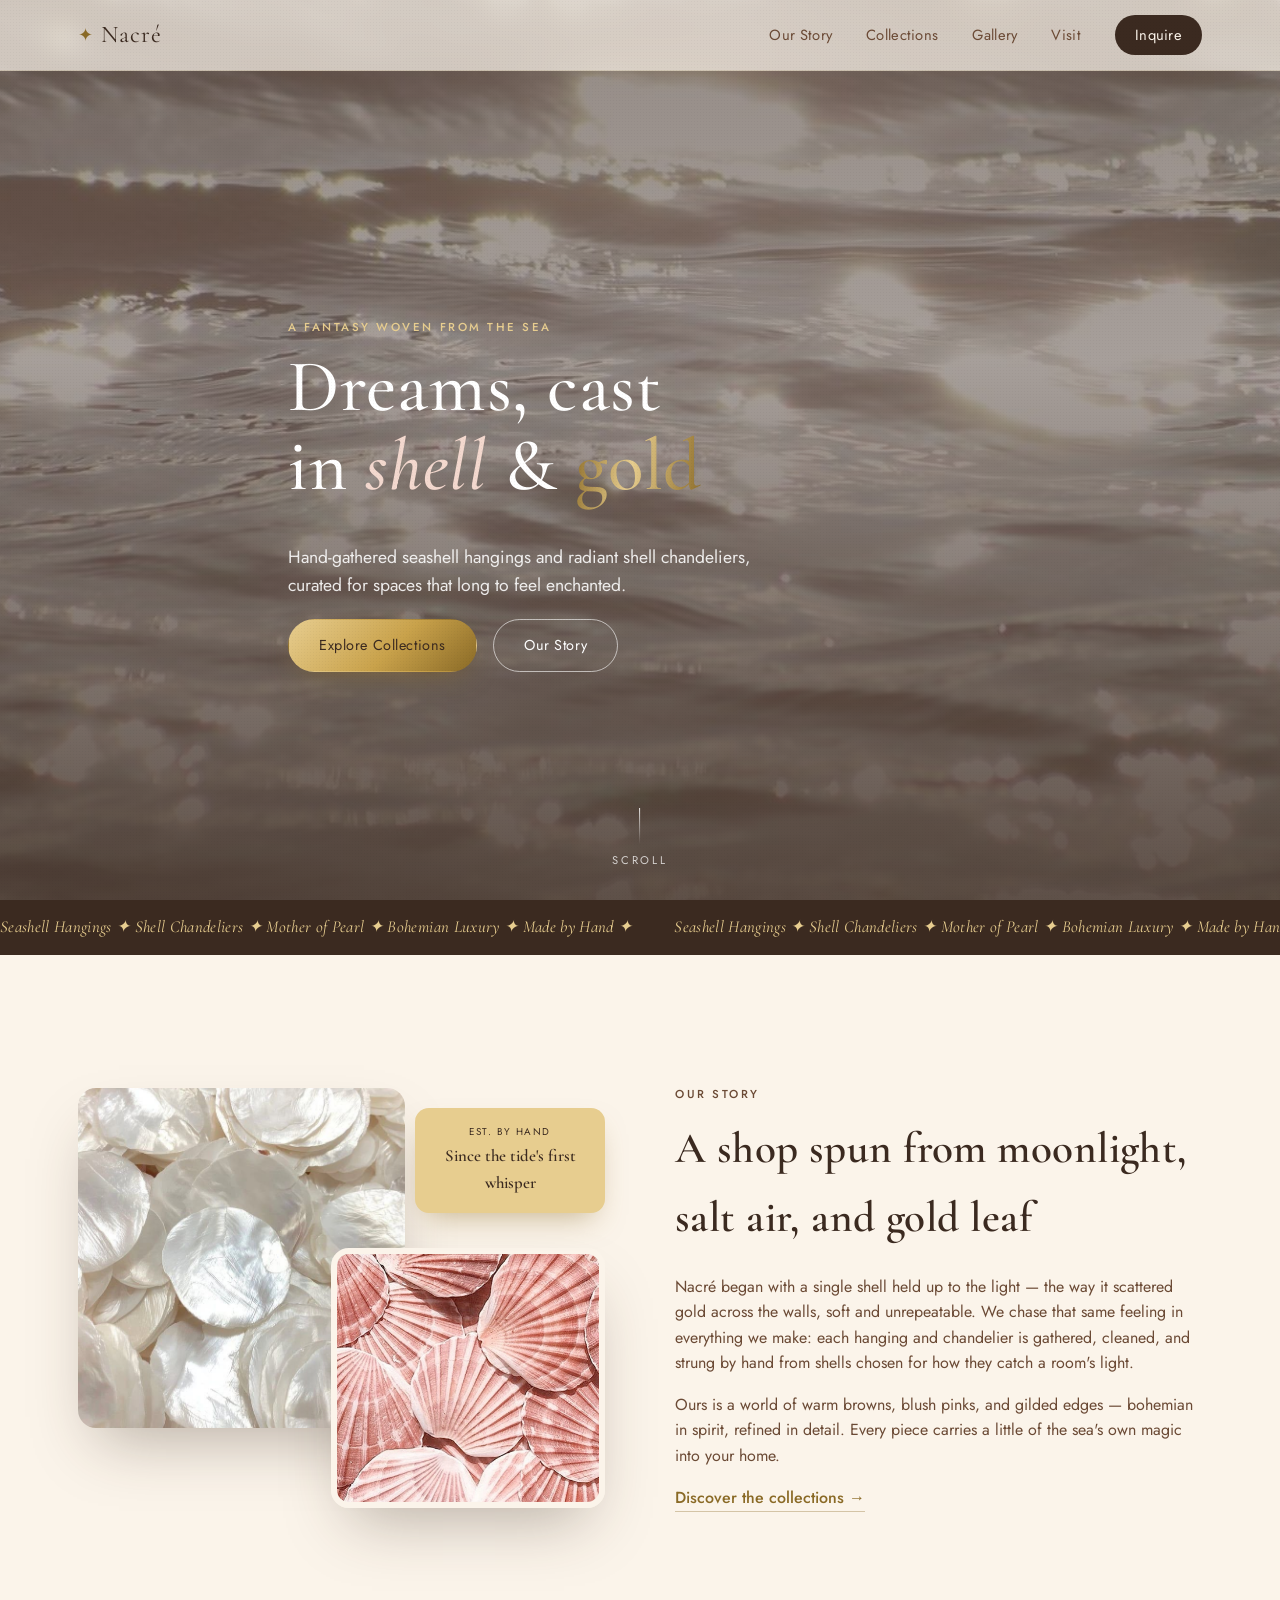
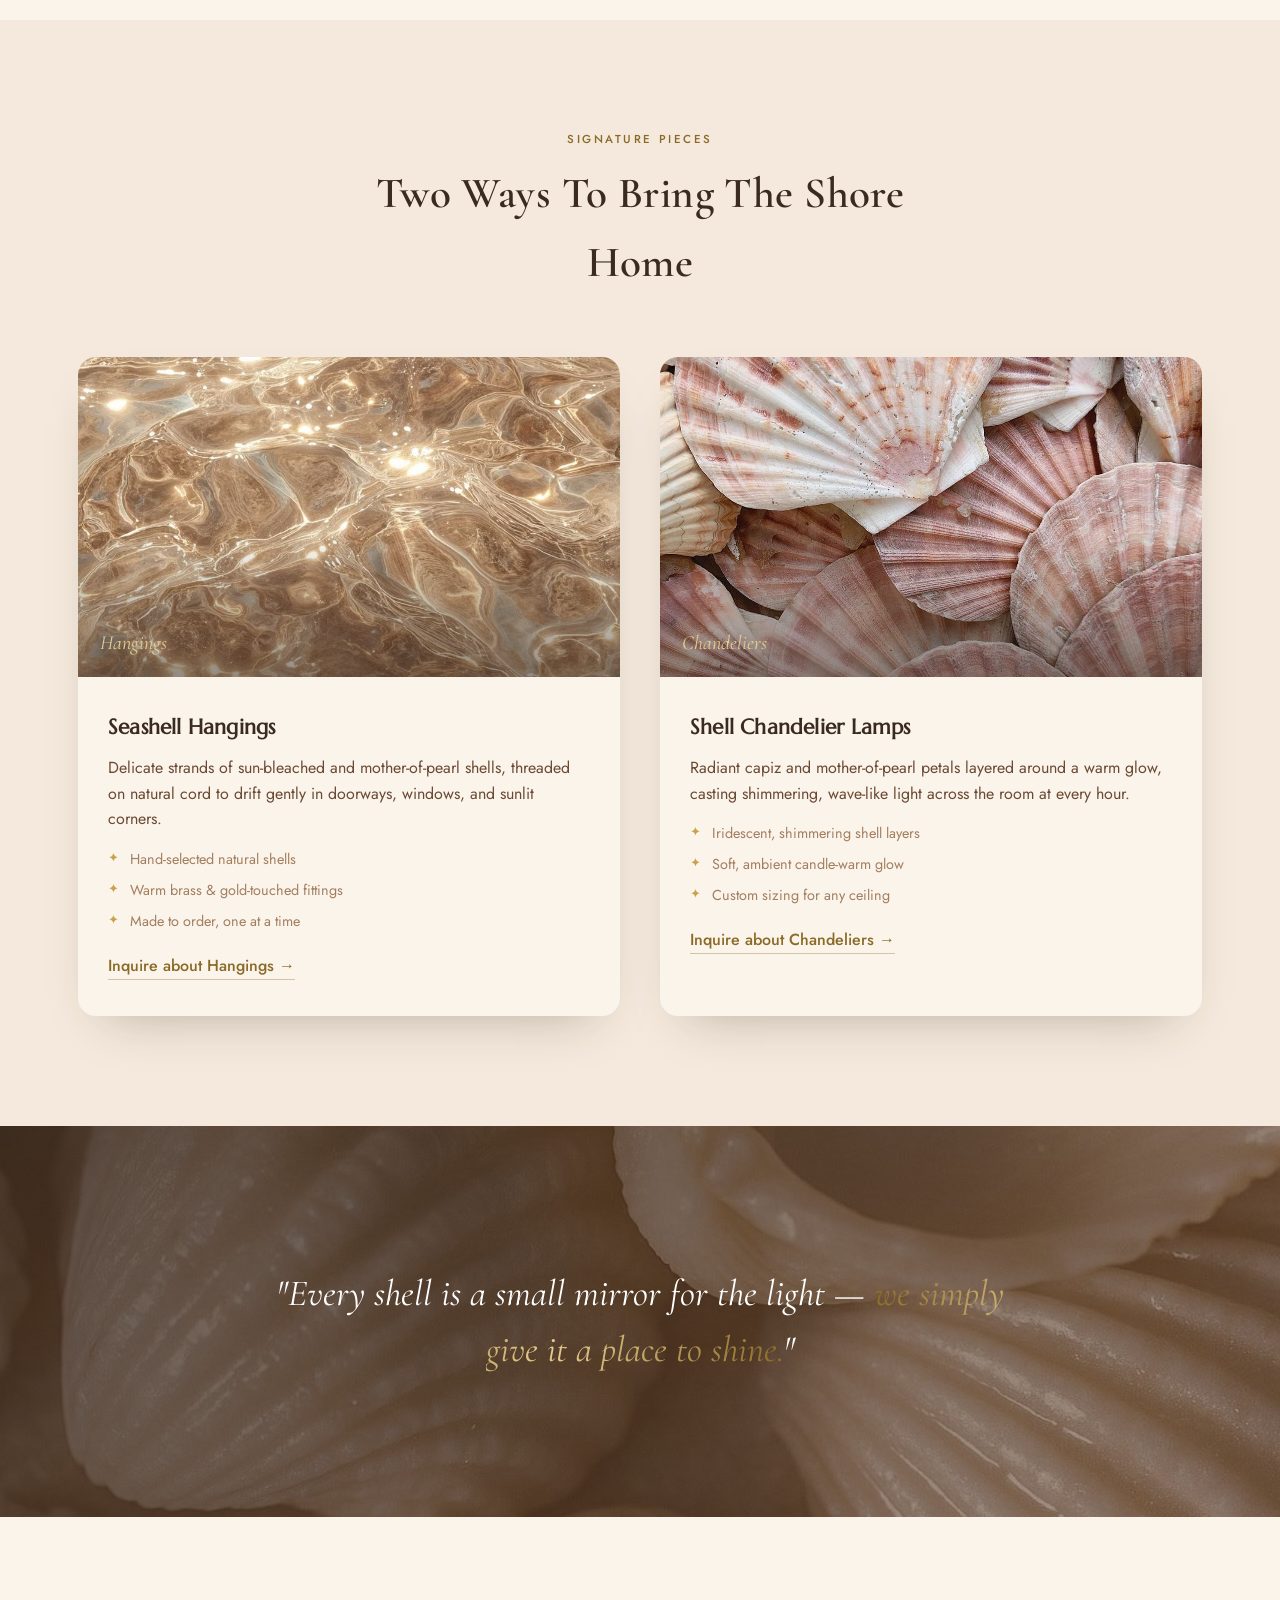
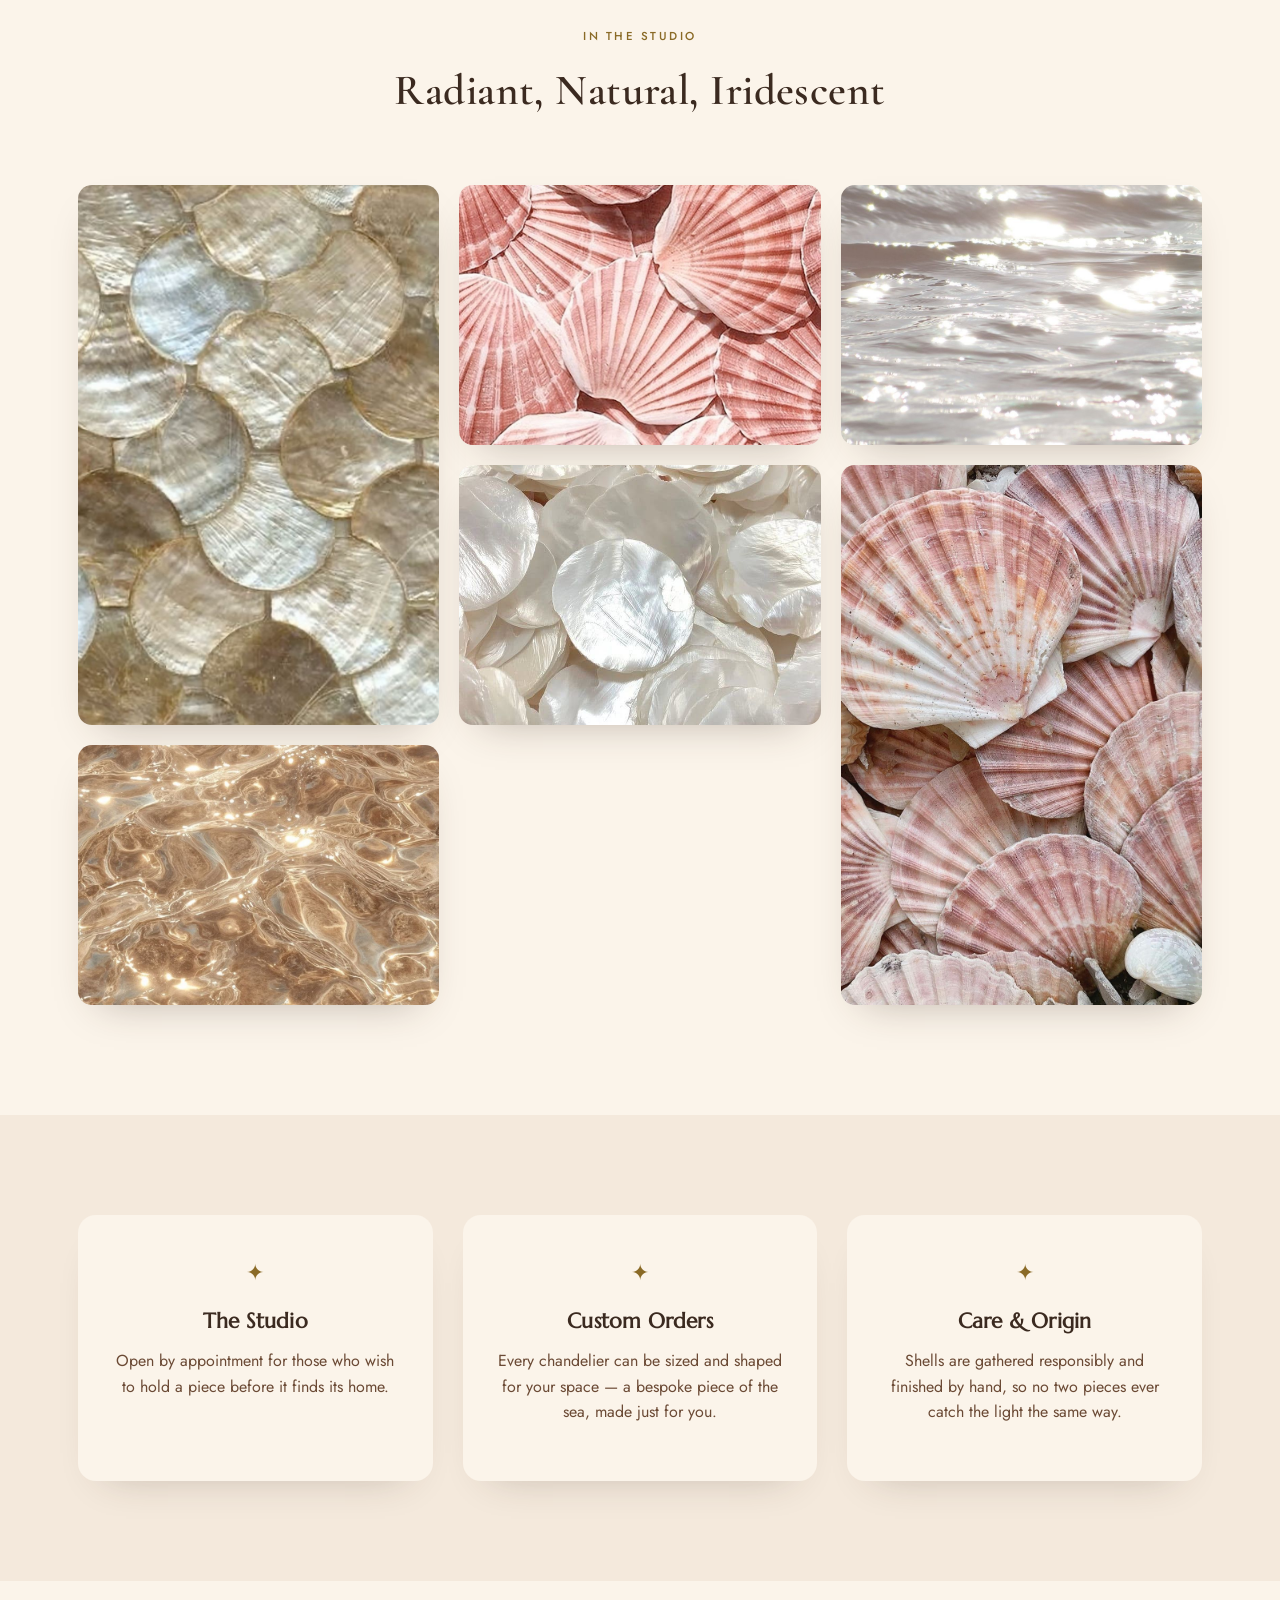
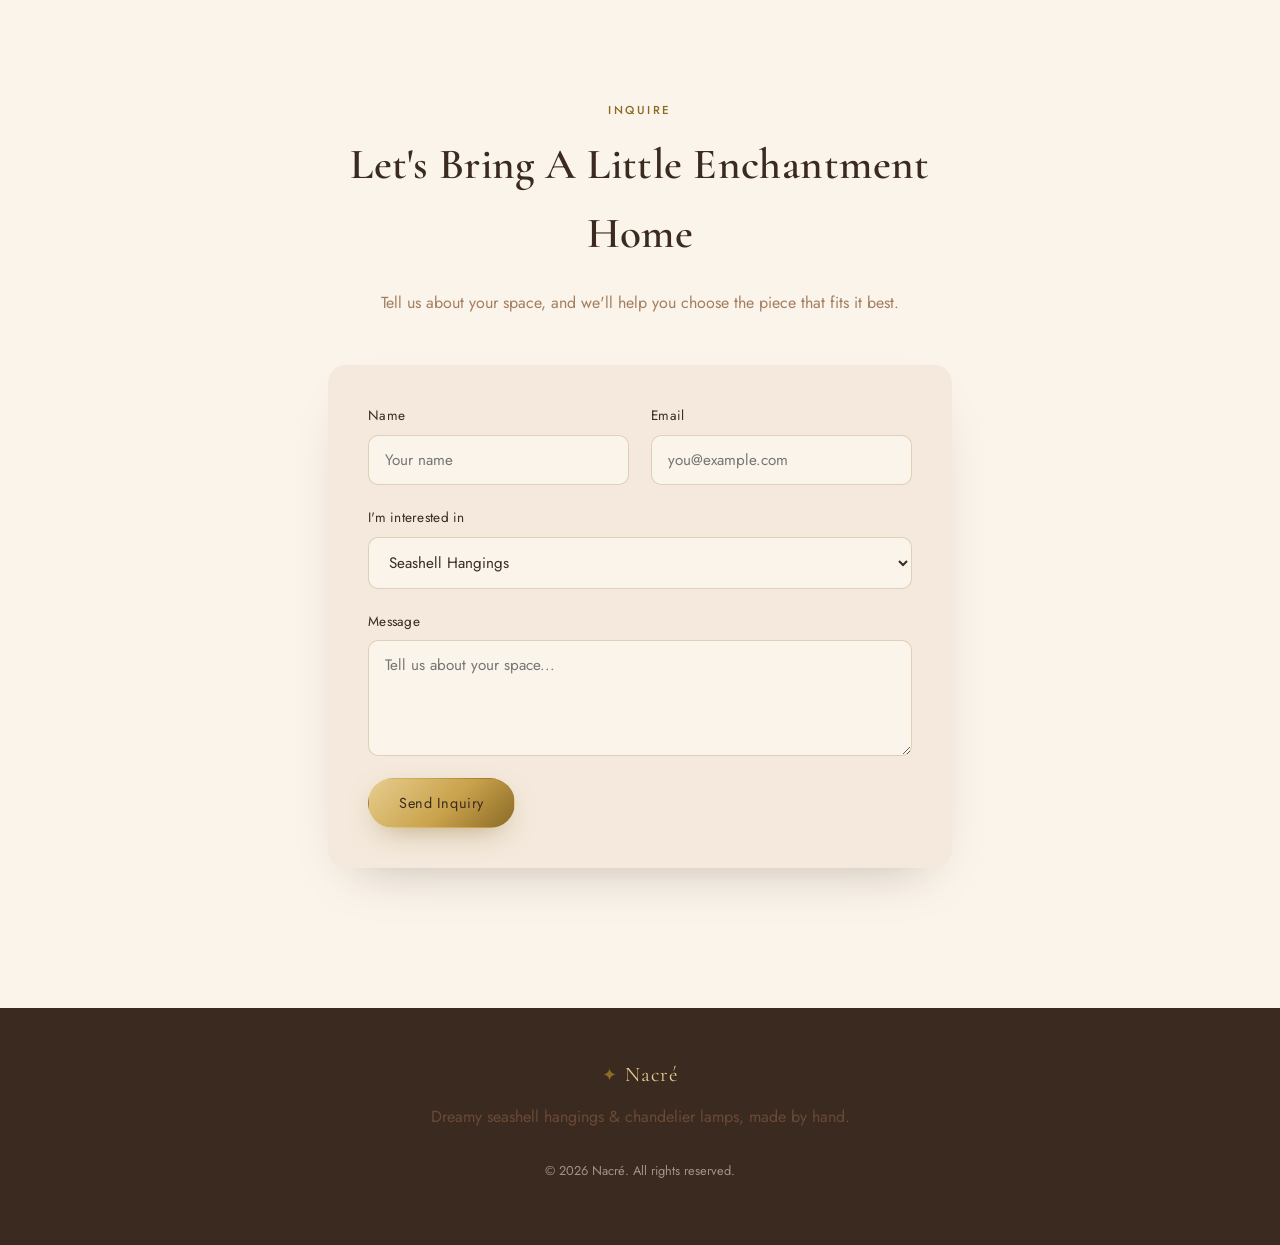
==== index.html @ 34f72ea9 "Initial dreamy seashell shop site" ====
<!doctype html>
<html lang="en">
<head>
<meta charset="UTF-8" />
<meta name="viewport" content="width=device-width, initial-scale=1.0" />
<title>Nacré — Dreamy Seashell Hangings &amp; Chandeliers</title>
<meta name="description" content="Nacré crafts bohemian seashell hangings and shell chandelier lamps — dreamy, radiant, and touched with gold." />
<link rel="preconnect" href="https://fonts.googleapis.com">
<link rel="preconnect" href="https://fonts.gstatic.com" crossorigin>
<link href="https://fonts.googleapis.com/css2?family=Cormorant+Garamond:ital,wght@0,400;0,500;0,600;1,500&family=Marcellus&family=Jost:wght@300;400;500&display=swap" rel="stylesheet">
<link rel="stylesheet" href="styles.css" />
</head>
<body>

<div class="grain-overlay" aria-hidden="true"></div>

<header class="site-header">
  <nav class="nav container">
    <a href="#top" class="brand">
      <span class="brand-mark">✦</span>
      <span class="brand-name">Nacré</span>
    </a>
    <button class="nav-toggle" id="navToggle" aria-label="Toggle menu" aria-expanded="false">
      <span></span><span></span><span></span>
    </button>
    <ul class="nav-links" id="navLinks">
      <li><a href="#story">Our Story</a></li>
      <li><a href="#collections">Collections</a></li>
      <li><a href="#gallery">Gallery</a></li>
      <li><a href="#visit">Visit</a></li>
      <li><a href="#contact" class="nav-cta">Inquire</a></li>
    </ul>
  </nav>
</header>

<main id="top">

  <!-- HERO -->
  <section class="hero">
    <div class="hero-bg" style="background-image:url('assets/images/golden-water.jpg')"></div>
    <div class="hero-veil"></div>
    <div class="hero-content container">
      <p class="eyebrow">A Fantasy Woven From The Sea</p>
      <h1>Dreams, cast in&nbsp;<em>shell</em>&nbsp;&amp;&nbsp;<span class="gold-text">gold</span></h1>
      <p class="hero-sub">Hand-gathered seashell hangings and radiant shell chandeliers, curated for spaces that long to feel enchanted.</p>
      <div class="hero-actions">
        <a href="#collections" class="btn btn-gold">Explore Collections</a>
        <a href="#story" class="btn btn-ghost">Our Story</a>
      </div>
    </div>
    <div class="scroll-hint" aria-hidden="true">
      <span></span>
      <p>scroll</p>
    </div>
  </section>

  <!-- MARQUEE STRIP -->
  <div class="marquee" aria-hidden="true">
    <div class="marquee-track">
      <span>Seashell Hangings ✦ Shell Chandeliers ✦ Mother of Pearl ✦ Bohemian Luxury ✦ Made by Hand ✦</span>
      <span>Seashell Hangings ✦ Shell Chandeliers ✦ Mother of Pearl ✦ Bohemian Luxury ✦ Made by Hand ✦</span>
    </div>
  </div>

  <!-- STORY -->
  <section class="story" id="story">
    <div class="container story-grid">
      <div class="story-images">
        <img src="assets/images/pink-scallops.jpg" alt="Soft pink scallop shells" class="story-img story-img-1" />
        <img src="assets/images/mother-of-pearl-discs.jpg" alt="Iridescent mother of pearl discs" class="story-img story-img-2" />
        <div class="story-badge">
          <span>Est. by hand</span>
          <strong>Since the tide's first whisper</strong>
        </div>
      </div>
      <div class="story-copy">
        <p class="eyebrow">Our Story</p>
        <h2>A shop spun from moonlight, salt air, and gold leaf</h2>
        <p>Nacré began with a single shell held up to the light — the way it scattered gold across the walls, soft and unrepeatable. We chase that same feeling in everything we make: each hanging and chandelier is gathered, cleaned, and strung by hand from shells chosen for how they catch a room's light.</p>
        <p>Ours is a world of warm browns, blush pinks, and gilded edges — bohemian in spirit, refined in detail. Every piece carries a little of the sea's own magic into your home.</p>
        <a href="#collections" class="text-link">Discover the collections →</a>
      </div>
    </div>
  </section>

  <!-- COLLECTIONS -->
  <section class="collections" id="collections">
    <div class="container">
      <p class="eyebrow center">Signature Pieces</p>
      <h2 class="center">Two Ways To Bring The Shore Home</h2>

      <div class="collection-cards">
        <article class="collection-card">
          <div class="collection-img" style="background-image:url('assets/images/cream-shells.jpg')">
            <span class="collection-tag">Hangings</span>
          </div>
          <div class="collection-body">
            <h3>Seashell Hangings</h3>
            <p>Delicate strands of sun-bleached and mother-of-pearl shells, threaded on natural cord to drift gently in doorways, windows, and sunlit corners.</p>
            <ul class="feature-list">
              <li>Hand-selected natural shells</li>
              <li>Warm brass &amp; gold-touched fittings</li>
              <li>Made to order, one at a time</li>
            </ul>
            <a href="#contact" class="text-link">Inquire about Hangings →</a>
          </div>
        </article>

        <article class="collection-card">
          <div class="collection-img" style="background-image:url('assets/images/golden-capiz.jpg')">
            <span class="collection-tag">Chandeliers</span>
          </div>
          <div class="collection-body">
            <h3>Shell Chandelier Lamps</h3>
            <p>Radiant capiz and mother-of-pearl petals layered around a warm glow, casting shimmering, wave-like light across the room at every hour.</p>
            <ul class="feature-list">
              <li>Iridescent, shimmering shell layers</li>
              <li>Soft, ambient candle-warm glow</li>
              <li>Custom sizing for any ceiling</li>
            </ul>
            <a href="#contact" class="text-link">Inquire about Chandeliers →</a>
          </div>
        </article>
      </div>
    </div>
  </section>

  <!-- QUOTE / ATMOSPHERE BAND -->
  <section class="atmosphere">
    <div class="atmosphere-bg" style="background-image:url('assets/images/sunlit-water.jpg')"></div>
    <div class="atmosphere-veil"></div>
    <div class="container">
      <p class="atmosphere-quote">"Every shell is a small mirror for the light — <span class="gold-text">we simply give it a place to shine.</span>"</p>
    </div>
  </section>

  <!-- GALLERY -->
  <section class="gallery" id="gallery">
    <div class="container">
      <p class="eyebrow center">In The Studio</p>
      <h2 class="center">Radiant, Natural, Iridescent</h2>
      <div class="gallery-grid">
        <img src="assets/images/blush-scallops.jpg" alt="Blush pink scallop shells" />
        <img src="assets/images/mother-of-pearl-discs.jpg" alt="Mother of pearl shell discs" />
        <img src="assets/images/golden-water.jpg" alt="Golden sunlit water texture" />
        <img src="assets/images/pink-scallops.jpg" alt="Rows of soft pink scallop shells" />
        <img src="assets/images/golden-capiz.jpg" alt="Golden capiz shell pattern" />
        <img src="assets/images/cream-shells.jpg" alt="Glossy cream cockle shells" />
      </div>
    </div>
  </section>

  <!-- VISIT / DETAILS -->
  <section class="visit" id="visit">
    <div class="container visit-grid">
      <div class="visit-card">
        <span class="visit-icon">✦</span>
        <h3>The Studio</h3>
        <p>Open by appointment for those who wish to hold a piece before it finds its home.</p>
      </div>
      <div class="visit-card">
        <span class="visit-icon">✦</span>
        <h3>Custom Orders</h3>
        <p>Every chandelier can be sized and shaped for your space — a bespoke piece of the sea, made just for you.</p>
      </div>
      <div class="visit-card">
        <span class="visit-icon">✦</span>
        <h3>Care &amp; Origin</h3>
        <p>Shells are gathered responsibly and finished by hand, so no two pieces ever catch the light the same way.</p>
      </div>
    </div>
  </section>

  <!-- CONTACT -->
  <section class="contact" id="contact">
    <div class="container contact-inner">
      <p class="eyebrow center">Inquire</p>
      <h2 class="center">Let's Bring A Little Enchantment Home</h2>
      <p class="center contact-sub">Tell us about your space, and we'll help you choose the piece that fits it best.</p>
      <form class="contact-form" id="contactForm">
        <div class="form-row">
          <label>
            <span>Name</span>
            <input type="text" name="name" placeholder="Your name" required />
          </label>
          <label>
            <span>Email</span>
            <input type="email" name="email" placeholder="you@example.com" required />
          </label>
        </div>
        <label>
          <span>I'm interested in</span>
          <select name="interest">
            <option>Seashell Hangings</option>
            <option>Shell Chandelier Lamps</option>
            <option>A Custom Piece</option>
            <option>Just Browsing</option>
          </select>
        </label>
        <label>
          <span>Message</span>
          <textarea name="message" rows="4" placeholder="Tell us about your space..."></textarea>
        </label>
        <button type="submit" class="btn btn-gold">Send Inquiry</button>
        <p class="form-note" id="formNote" hidden>Thank you — your message has been noted. We'll be in touch soon. ✦</p>
      </form>
    </div>
  </section>

</main>

<footer class="site-footer">
  <div class="container footer-inner">
    <div class="footer-brand">
      <span class="brand-mark">✦</span>
      <span class="brand-name">Nacré</span>
    </div>
    <p>Dreamy seashell hangings &amp; chandelier lamps, made by hand.</p>
    <p class="footer-copy">&copy; <span id="year"></span> Nacré. All rights reserved.</p>
  </div>
</footer>

<script src="script.js"></script>
</body>
</html>
---- styles.css ----
/* ===== Nacré — Dreamy Seashell Shop ===== */

:root{
  --brown-deep:   #3b2a20;
  --brown:        #6b4a35;
  --brown-soft:   #a37e5f;
  --sand:         #f4e9dc;
  --cream:        #fbf4ea;
  --pink:         #e6b8ac;
  --pink-soft:    #f3d8ce;
  --pink-deep:    #c98d7e;
  --gold:         #c9a24b;
  --gold-light:   #e7cd8f;
  --gold-deep:    #8a6a26;
  --ink:          #3a2c22;

  --font-display: 'Cormorant Garamond', 'Marcellus', serif;
  --font-heading: 'Marcellus', serif;
  --font-body:    'Jost', sans-serif;

  --container: 1180px;
  --radius: 18px;
}

*, *::before, *::after{ box-sizing: border-box; }

html{ scroll-behavior: smooth; }

body{
  margin:0;
  font-family: var(--font-body);
  color: var(--ink);
  background: var(--cream);
  line-height: 1.6;
  -webkit-font-smoothing: antialiased;
}

img{ max-width:100%; display:block; }

.container{
  max-width: var(--container);
  margin: 0 auto;
  padding: 0 28px;
}

h1, h2, h3{
  font-family: var(--font-display);
  font-weight: 600;
  color: var(--brown-deep);
  margin: 0 0 0.5em;
  letter-spacing: 0.01em;
}

h1{ font-size: clamp(2.6rem, 6vw, 4.6rem); line-height: 1.08; font-weight: 500; }
h2{ font-size: clamp(1.9rem, 3.4vw, 2.7rem); }
h3{ font-family: var(--font-heading); font-size: 1.3rem; }

p{ margin: 0 0 1em; color: var(--brown); }

.eyebrow{
  font-family: var(--font-body);
  text-transform: uppercase;
  letter-spacing: 0.22em;
  font-size: 0.72rem;
  color: var(--gold-deep);
  margin-bottom: 0.9em;
  font-weight: 500;
}
.eyebrow.center, h2.center, p.center{ text-align:center; margin-left:auto; margin-right:auto; }

.gold-text{
  background: linear-gradient(100deg, var(--gold-deep), var(--gold-light) 45%, var(--gold-deep));
  -webkit-background-clip: text;
  background-clip: text;
  color: transparent;
}

.grain-overlay{
  position: fixed;
  inset: 0;
  pointer-events: none;
  z-index: 500;
  opacity: 0.035;
  mix-blend-mode: multiply;
  background-image: radial-gradient(circle, #000 1px, transparent 1px);
  background-size: 3px 3px;
}

/* ===== Buttons & links ===== */
.btn{
  display: inline-flex;
  align-items: center;
  gap: 8px;
  padding: 14px 30px;
  border-radius: 999px;
  font-family: var(--font-body);
  font-size: 0.9rem;
  letter-spacing: 0.04em;
  text-decoration: none;
  border: 1px solid transparent;
  cursor: pointer;
  transition: transform 0.25s ease, box-shadow 0.25s ease, background 0.25s ease;
}
.btn-gold{
  background: linear-gradient(135deg, var(--gold-light), var(--gold) 55%, var(--gold-deep));
  color: var(--brown-deep);
  box-shadow: 0 10px 30px -12px rgba(138, 106, 38, 0.65);
}
.btn-gold:hover{ transform: translateY(-2px); box-shadow: 0 14px 34px -10px rgba(138,106,38,0.75); }

.btn-ghost{
  background: transparent;
  border-color: rgba(255,255,255,0.6);
  color: #fff;
}
.btn-ghost:hover{ background: rgba(255,255,255,0.12); }

.text-link{
  color: var(--gold-deep);
  text-decoration: none;
  font-weight: 500;
  border-bottom: 1px solid rgba(138,106,38,0.35);
  padding-bottom: 2px;
  transition: border-color 0.2s ease, color 0.2s ease;
}
.text-link:hover{ color: var(--brown-deep); border-color: var(--brown-deep); }

/* ===== Header ===== */
.site-header{
  position: fixed;
  top: 0; left: 0; right: 0;
  z-index: 200;
  background: rgba(251, 244, 234, 0.72);
  backdrop-filter: blur(10px);
  border-bottom: 1px solid rgba(139, 106, 38, 0.12);
}
.nav{
  display:flex;
  align-items:center;
  justify-content: space-between;
  padding: 16px 28px;
}
.brand{
  display:flex; align-items:center; gap:8px;
  text-decoration:none;
  color: var(--brown-deep);
}
.brand-mark{ color: var(--gold-deep); font-size: 1.1rem; }
.brand-name{ font-family: var(--font-display); font-size: 1.5rem; letter-spacing: 0.04em; }

.nav-links{
  list-style:none;
  display:flex;
  align-items:center;
  gap: 34px;
  margin:0; padding:0;
}
.nav-links a{
  text-decoration:none;
  color: var(--brown);
  font-size: 0.92rem;
  letter-spacing: 0.02em;
  transition: color 0.2s ease;
}
.nav-links a:hover{ color: var(--gold-deep); }
.nav-cta{
  padding: 9px 20px;
  border-radius: 999px;
  background: var(--brown-deep);
  color: var(--cream) !important;
}
.nav-cta:hover{ background: var(--gold-deep) !important; }

.nav-toggle{
  display:none;
  flex-direction:column;
  gap:5px;
  background:none;
  border:none;
  cursor:pointer;
  padding: 6px;
}
.nav-toggle span{
  width: 24px; height: 2px;
  background: var(--brown-deep);
  border-radius: 2px;
}

/* ===== Hero ===== */
.hero{
  position:relative;
  min-height: 100vh;
  display:flex;
  align-items:center;
  overflow:hidden;
  color: #fff;
}
.hero-bg{
  position:absolute; inset:0;
  background-size: cover;
  background-position: center;
  transform: scale(1.08);
}
.hero-veil{
  position:absolute; inset:0;
  background:
    linear-gradient(180deg, rgba(59,42,32,0.55) 0%, rgba(59,42,32,0.45) 40%, rgba(59,42,32,0.82) 100%);
}
.hero-content{
  position:relative;
  z-index:2;
  padding-top: 90px;
  max-width: 760px;
}
.hero .eyebrow{ color: var(--gold-light); }
.hero h1{ color: #fff; }
.hero h1 em{ font-style: italic; color: var(--pink-soft); }
.hero-sub{
  color: rgba(255,255,255,0.88);
  font-size: 1.1rem;
  max-width: 520px;
}
.hero-actions{ display:flex; gap:16px; margin-top: 20px; flex-wrap: wrap; }

.scroll-hint{
  position:absolute;
  bottom: 30px; left: 50%;
  transform: translateX(-50%);
  z-index:2;
  display:flex;
  flex-direction:column;
  align-items:center;
  gap:8px;
  color: rgba(255,255,255,0.75);
}
.scroll-hint span{
  width:1px; height: 36px;
  background: linear-gradient(180deg, rgba(255,255,255,0.9), transparent);
  animation: scrollPulse 1.8s ease-in-out infinite;
}
.scroll-hint p{ margin:0; font-size: 0.7rem; letter-spacing: 0.25em; text-transform: uppercase; color: inherit; }
@keyframes scrollPulse{
  0%, 100%{ opacity: 0.3; }
  50%{ opacity: 1; }
}

/* ===== Marquee ===== */
.marquee{
  background: var(--brown-deep);
  color: var(--gold-light);
  overflow:hidden;
  padding: 14px 0;
  white-space: nowrap;
}
.marquee-track{
  display:inline-flex;
  gap: 0;
  animation: marquee 32s linear infinite;
}
.marquee-track span{
  font-family: var(--font-display);
  font-style: italic;
  font-size: 1.05rem;
  letter-spacing: 0.02em;
  padding-right: 2.5em;
}
@keyframes marquee{
  from{ transform: translateX(0); }
  to{ transform: translateX(-50%); }
}

/* ===== Story ===== */
.story{ padding: 130px 0 110px; background: var(--cream); }
.story-grid{
  display:grid;
  grid-template-columns: 1fr 1fr;
  gap: 70px;
  align-items:center;
}
.story-images{ position:relative; min-height: 420px; }
.story-img{
  position:absolute;
  border-radius: var(--radius);
  object-fit: cover;
  box-shadow: 0 30px 60px -20px rgba(59,42,32,0.35);
}
.story-img-1{
  width: 62%; height: 340px;
  top: 0; left: 0;
  z-index: 1;
}
.story-img-2{
  width: 52%; height: 260px;
  bottom: 0; right: 0;
  z-index: 2;
  border: 6px solid var(--cream);
}
.story-badge{
  position:absolute;
  top: 20px; right: 0;
  background: var(--gold-light);
  color: var(--brown-deep);
  padding: 16px 20px;
  border-radius: 14px;
  font-family: var(--font-display);
  font-size: 0.9rem;
  box-shadow: 0 14px 30px -12px rgba(138,106,38,0.5);
  z-index: 3;
  max-width: 190px;
  text-align:center;
}
.story-badge span{ display:block; text-transform: uppercase; letter-spacing: 0.15em; font-size: 0.62rem; font-family: var(--font-body); margin-bottom: 4px; }
.story-badge strong{ font-size: 1.05rem; font-weight: 600; }

.story-copy p{ color: var(--brown); }

/* ===== Collections ===== */
.collections{ padding: 110px 0; background: var(--sand); }
.collections h2{ max-width: 640px; margin-left:auto; margin-right:auto; }

.collection-cards{
  display:grid;
  grid-template-columns: 1fr 1fr;
  gap: 40px;
  margin-top: 60px;
}
.collection-card{
  background: var(--cream);
  border-radius: var(--radius);
  overflow:hidden;
  box-shadow: 0 24px 50px -28px rgba(59,42,32,0.35);
  transition: transform 0.35s ease, box-shadow 0.35s ease;
}
.collection-card:hover{
  transform: translateY(-6px);
  box-shadow: 0 30px 60px -24px rgba(59,42,32,0.4);
}
.collection-img{
  height: 320px;
  background-size: cover;
  background-position: center;
  position:relative;
}
.collection-img::after{
  content:'';
  position:absolute; inset:0;
  background: linear-gradient(180deg, rgba(59,42,32,0) 55%, rgba(59,42,32,0.55) 100%);
}
.collection-tag{
  position:absolute;
  bottom: 18px; left: 22px;
  z-index: 2;
  color: var(--gold-light);
  font-family: var(--font-display);
  font-size: 1.25rem;
  font-style: italic;
}
.collection-body{ padding: 34px 30px 38px; }
.feature-list{
  list-style:none;
  margin: 0 0 20px;
  padding:0;
  display:flex;
  flex-direction:column;
  gap: 8px;
}
.feature-list li{
  color: var(--brown-soft);
  font-size: 0.9rem;
  padding-left: 22px;
  position:relative;
}
.feature-list li::before{
  content:'✦';
  position:absolute; left:0; top:0;
  color: var(--gold);
  font-size: 0.8rem;
}

/* ===== Atmosphere band ===== */
.atmosphere{
  position:relative;
  padding: 140px 0;
  overflow:hidden;
  color:#fff;
}
.atmosphere-bg{
  position:absolute; inset:0;
  background-size: cover;
  background-position: center;
}
.atmosphere-veil{
  position:absolute; inset:0;
  background: linear-gradient(120deg, rgba(59,42,32,0.78), rgba(107,74,53,0.55));
}
.atmosphere-quote{
  position:relative;
  z-index:1;
  font-family: var(--font-display);
  font-style: italic;
  font-size: clamp(1.5rem, 3vw, 2.3rem);
  max-width: 780px;
  margin: 0 auto;
  text-align:center;
  color: #fff;
  line-height: 1.5;
}

/* ===== Gallery ===== */
.gallery{ padding: 110px 0; background: var(--cream); }
.gallery-grid{
  display:grid;
  grid-template-columns: repeat(3, 1fr);
  gap: 20px;
  margin-top: 60px;
}
.gallery-grid img{
  width:100%; height: 260px;
  object-fit: cover;
  border-radius: 14px;
  box-shadow: 0 18px 40px -22px rgba(59,42,32,0.35);
  transition: transform 0.4s ease;
}
.gallery-grid img:hover{ transform: scale(1.03); }
.gallery-grid img:nth-child(1){ grid-row: span 2; height: 100%; }
.gallery-grid img:nth-child(5){ grid-row: span 2; height: 100%; }

/* ===== Visit ===== */
.visit{ padding: 100px 0; background: var(--sand); }
.visit-grid{
  display:grid;
  grid-template-columns: repeat(3, 1fr);
  gap: 30px;
}
.visit-card{
  background: var(--cream);
  padding: 40px 30px;
  border-radius: var(--radius);
  text-align:center;
  box-shadow: 0 20px 40px -28px rgba(59,42,32,0.3);
}
.visit-icon{
  display:inline-flex;
  color: var(--gold-deep);
  font-size: 1.4rem;
  margin-bottom: 14px;
}

/* ===== Contact ===== */
.contact{ padding: 120px 0 140px; background: var(--cream); }
.contact-inner{ max-width: 680px; }
.contact-sub{ color: var(--brown-soft); margin-bottom: 50px; }

.contact-form{
  display:flex;
  flex-direction:column;
  gap: 22px;
  background: var(--sand);
  padding: 40px;
  border-radius: var(--radius);
  box-shadow: 0 24px 50px -30px rgba(59,42,32,0.35);
}
.form-row{ display:grid; grid-template-columns: 1fr 1fr; gap: 22px; }
.contact-form label{
  display:flex;
  flex-direction:column;
  gap:8px;
  font-size: 0.85rem;
  color: var(--brown-deep);
  letter-spacing: 0.02em;
}
.contact-form input,
.contact-form select,
.contact-form textarea{
  font-family: var(--font-body);
  font-size: 0.95rem;
  padding: 13px 16px;
  border-radius: 10px;
  border: 1px solid rgba(138,106,38,0.25);
  background: var(--cream);
  color: var(--ink);
  resize: vertical;
}
.contact-form input:focus,
.contact-form select:focus,
.contact-form textarea:focus{
  outline: none;
  border-color: var(--gold-deep);
  box-shadow: 0 0 0 3px rgba(201,162,75,0.2);
}
.contact-form .btn{ align-self: flex-start; }
.form-note{
  color: var(--gold-deep);
  font-family: var(--font-display);
  font-style: italic;
  font-size: 1.05rem;
}

/* ===== Footer ===== */
.site-footer{
  background: var(--brown-deep);
  color: var(--sand);
  padding: 50px 0;
  text-align:center;
}
.footer-inner{ display:flex; flex-direction:column; align-items:center; gap: 6px; }
.footer-brand{ display:flex; align-items:center; gap:8px; color: var(--gold-light); margin-bottom: 6px; }
.footer-brand .brand-name{ font-family: var(--font-display); font-size: 1.3rem; }
.footer-copy{ color: rgba(244,233,220,0.55); font-size: 0.8rem; margin-top: 10px; }

/* ===== Reveal on scroll ===== */
.reveal{
  opacity: 0;
  transform: translateY(28px);
  transition: opacity 0.8s ease, transform 0.8s ease;
}
.reveal.in-view{
  opacity: 1;
  transform: translateY(0);
}

/* ===== Responsive ===== */
@media (max-width: 900px){
  .story-grid{ grid-template-columns: 1fr; }
  .story-images{ min-height: 380px; margin-bottom: 20px; }
  .collection-cards{ grid-template-columns: 1fr; }
  .gallery-grid{ grid-template-columns: repeat(2, 1fr); }
  .gallery-grid img:nth-child(1),
  .gallery-grid img:nth-child(5){ grid-row: span 1; height: 260px; }
  .visit-grid{ grid-template-columns: 1fr; }
  .form-row{ grid-template-columns: 1fr; }
}

@media (max-width: 720px){
  .nav-links{
    position:absolute;
    top: 100%; left:0; right:0;
    background: var(--cream);
    flex-direction:column;
    align-items: flex-start;
    padding: 24px 28px 30px;
    gap: 18px;
    border-bottom: 1px solid rgba(139,106,38,0.15);
    display:none;
  }
  .nav-links.open{ display:flex; }
  .nav-toggle{ display:flex; }
  .gallery-grid{ grid-template-columns: 1fr; }
}
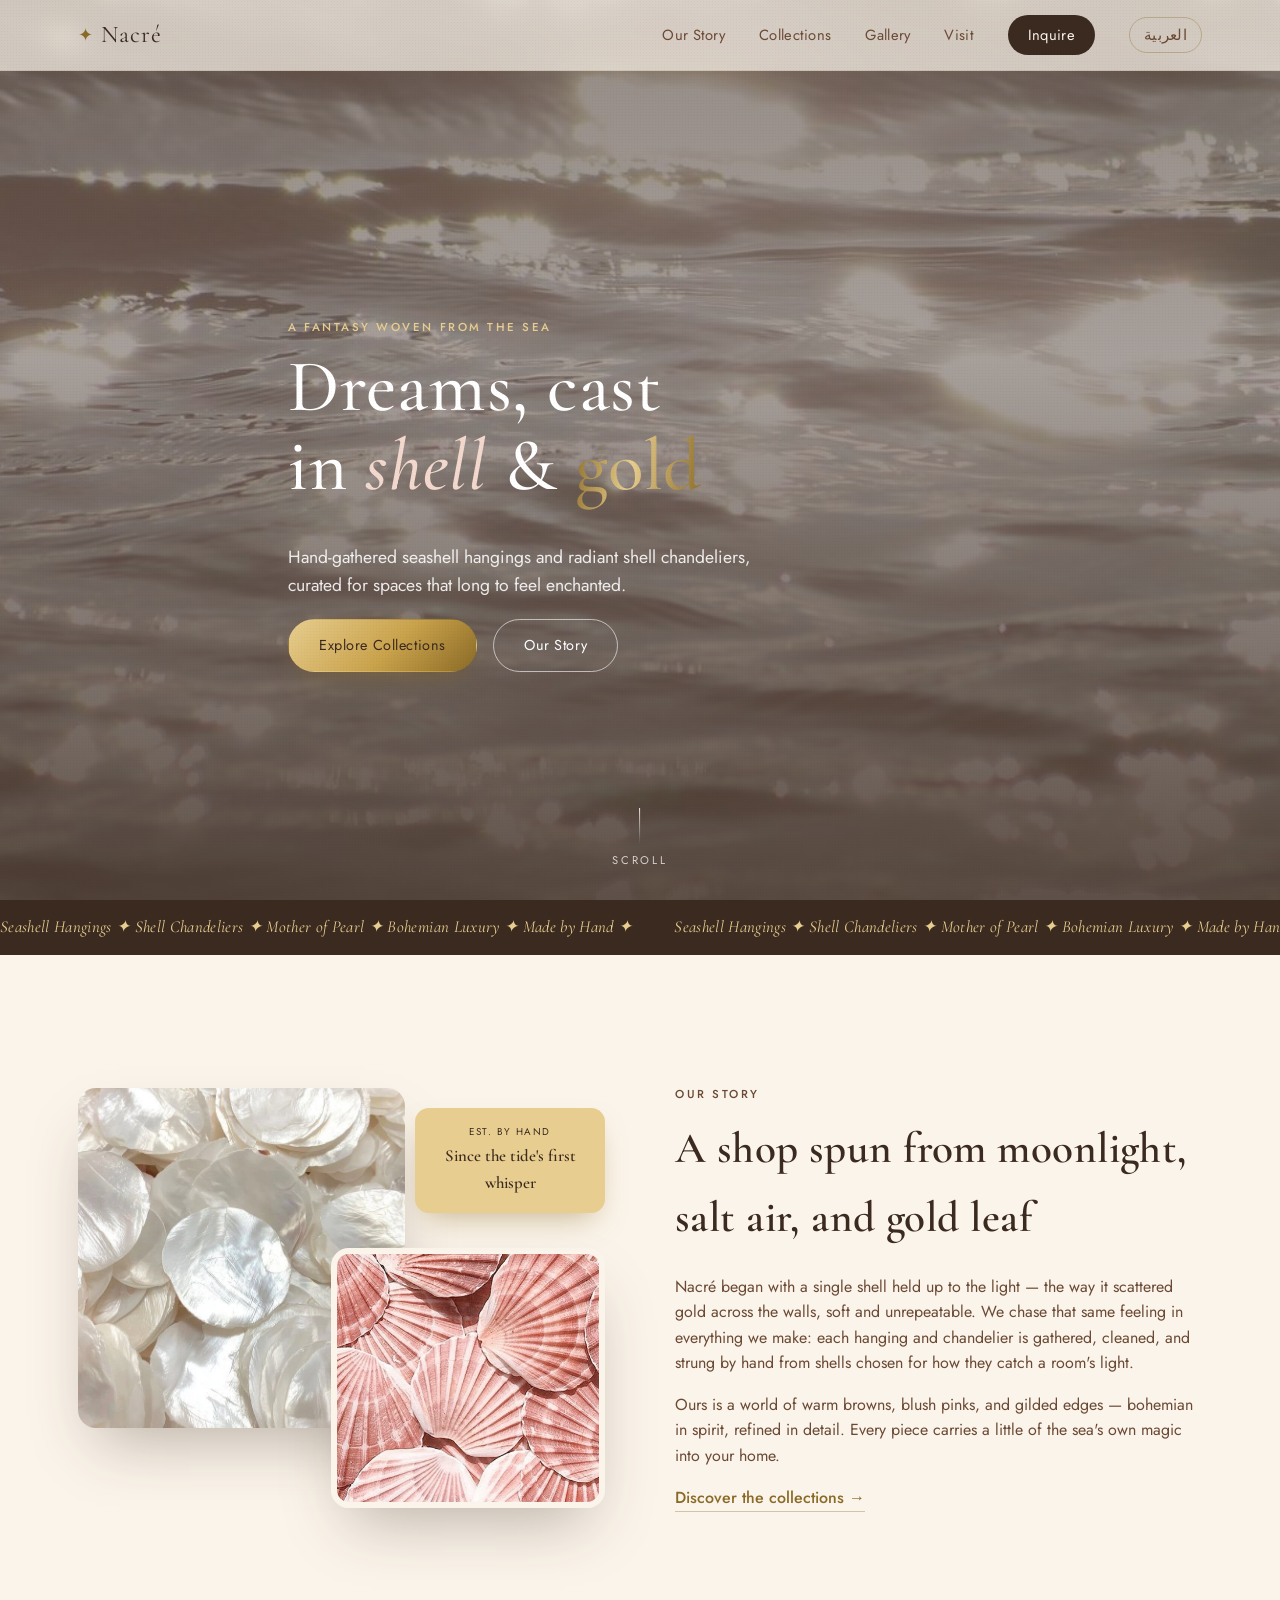
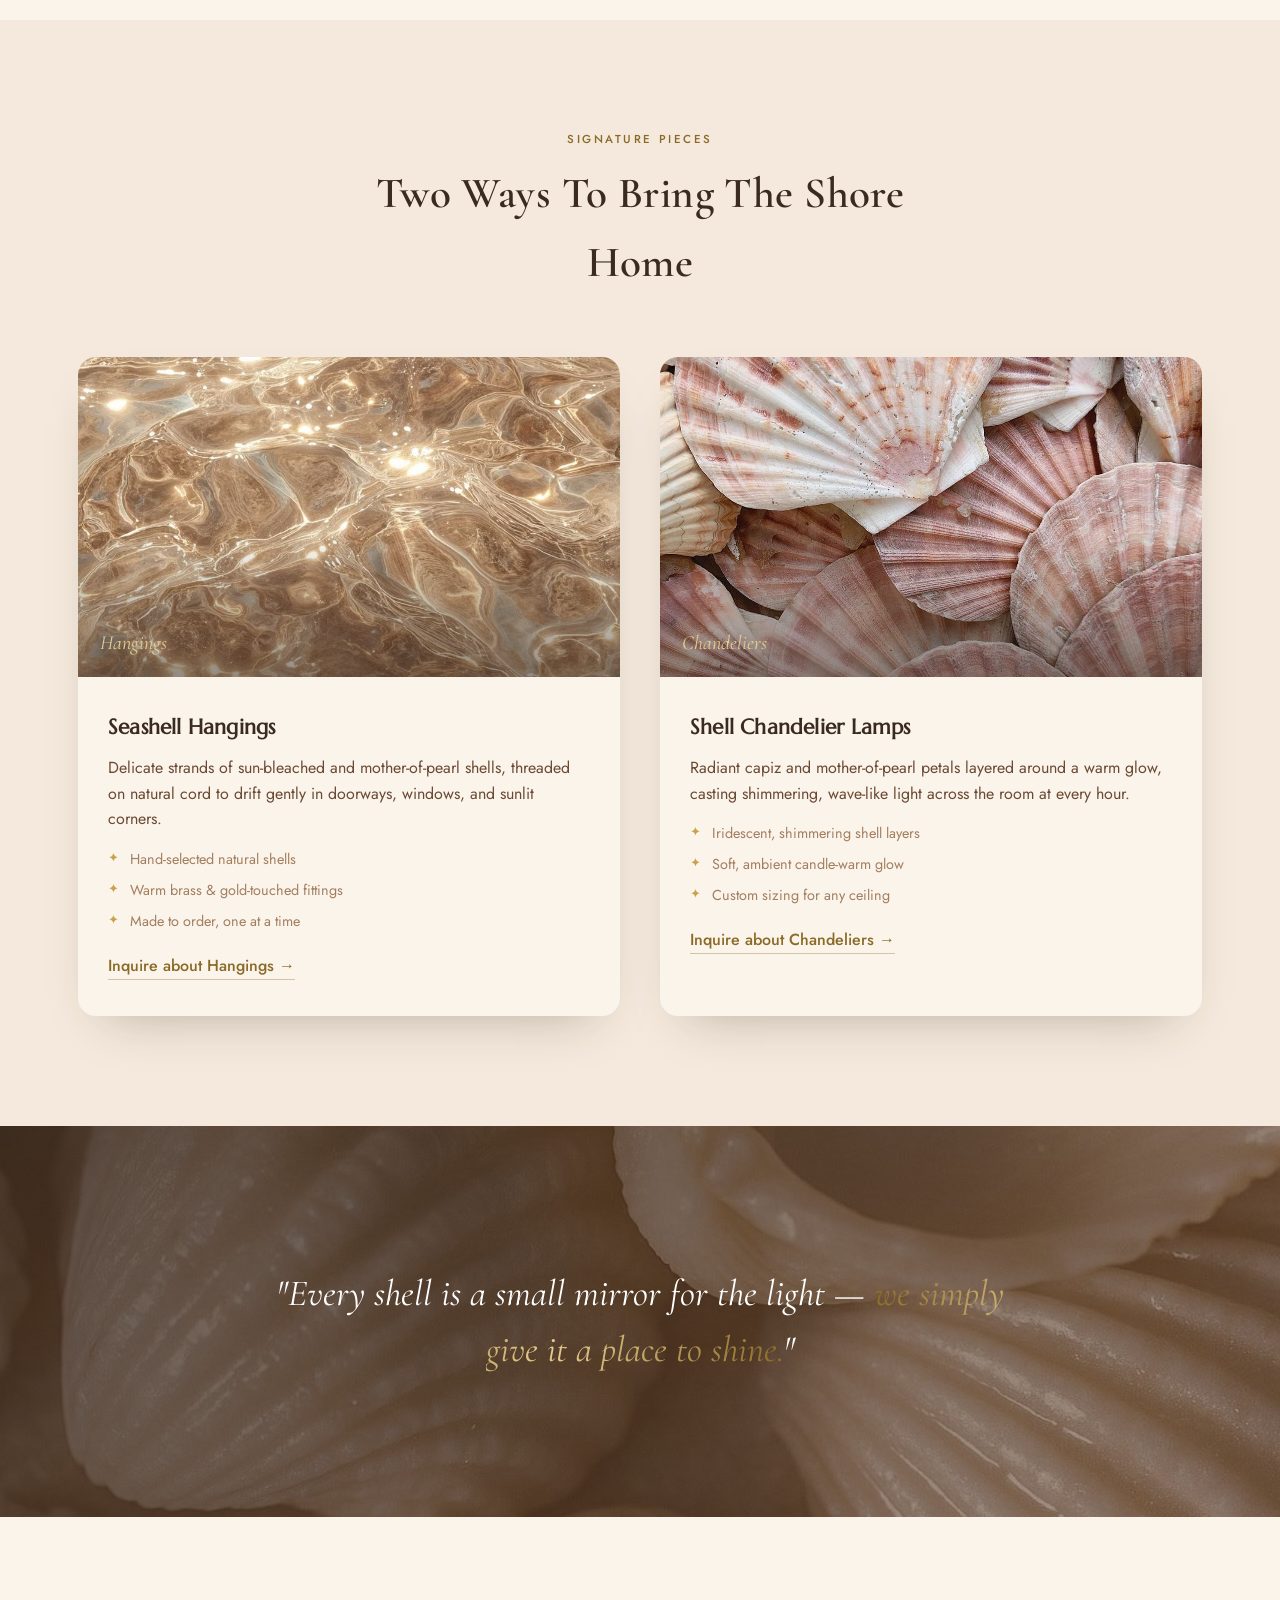
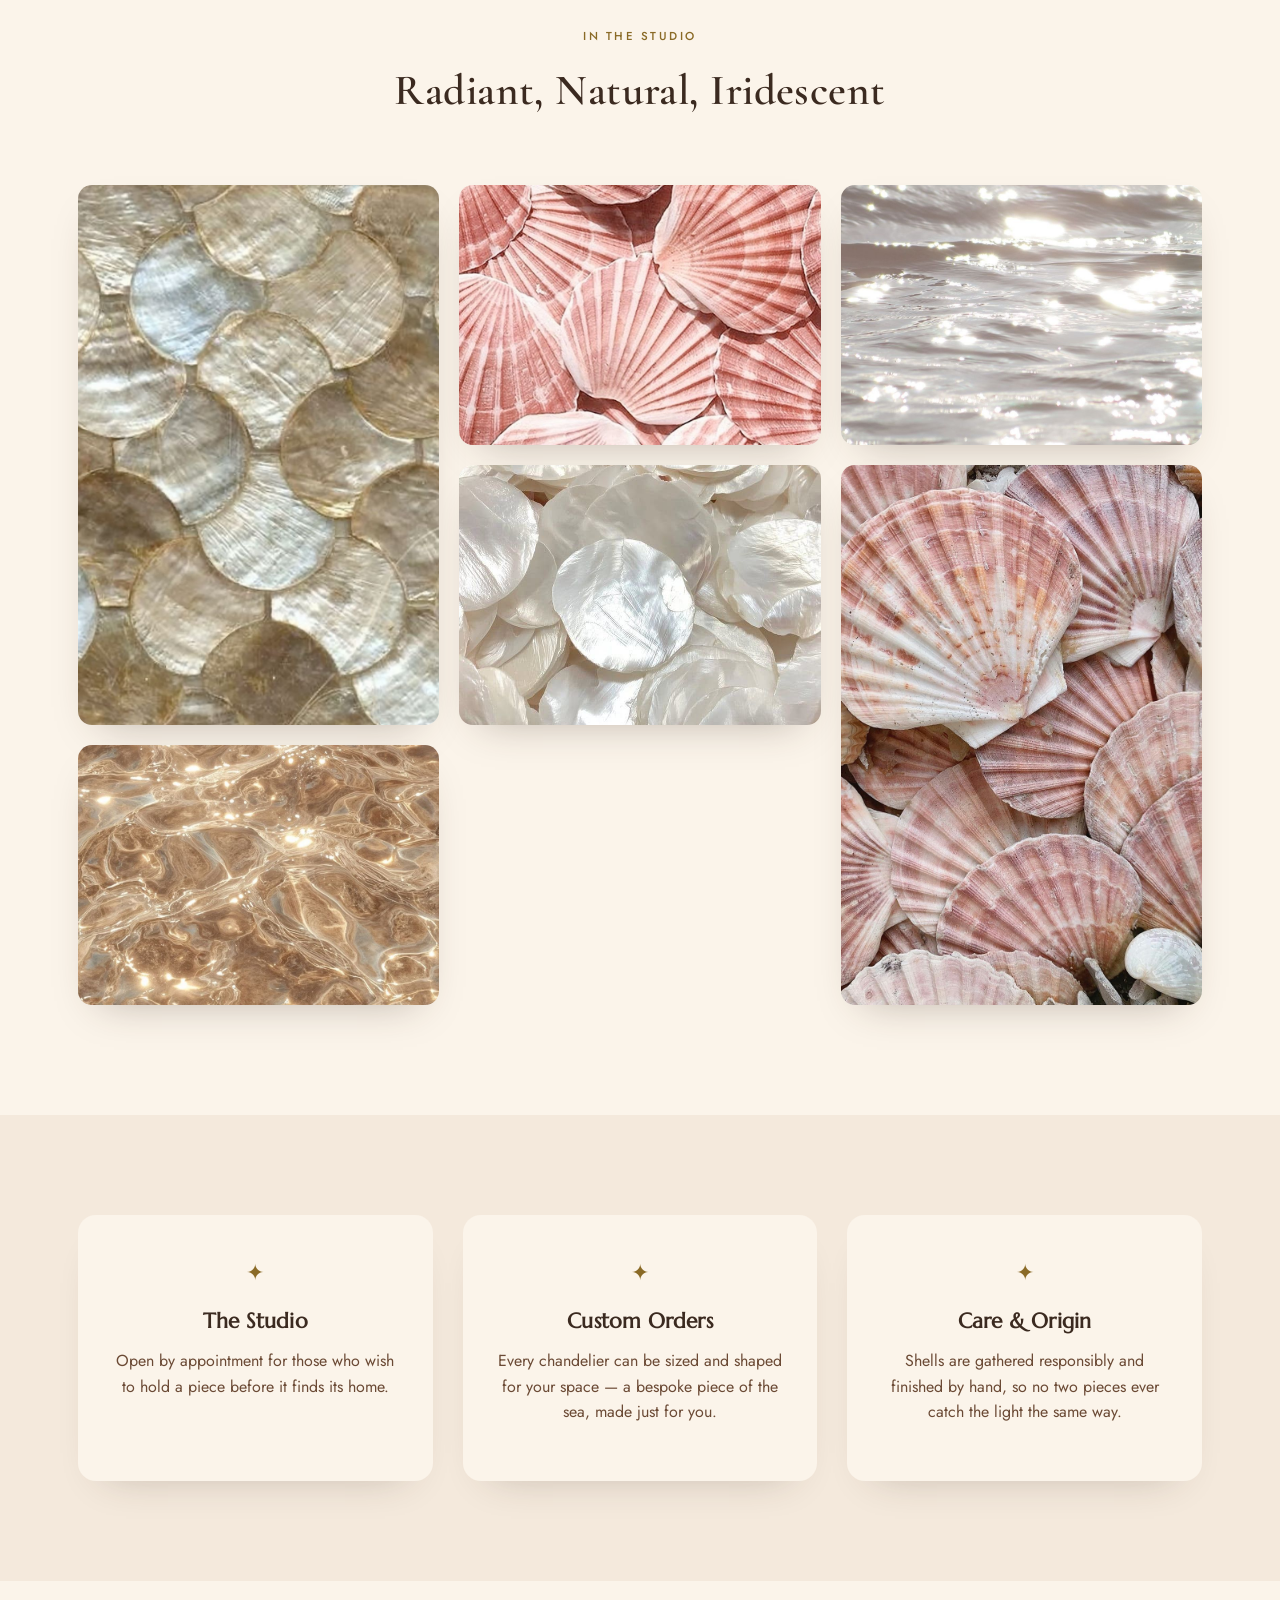
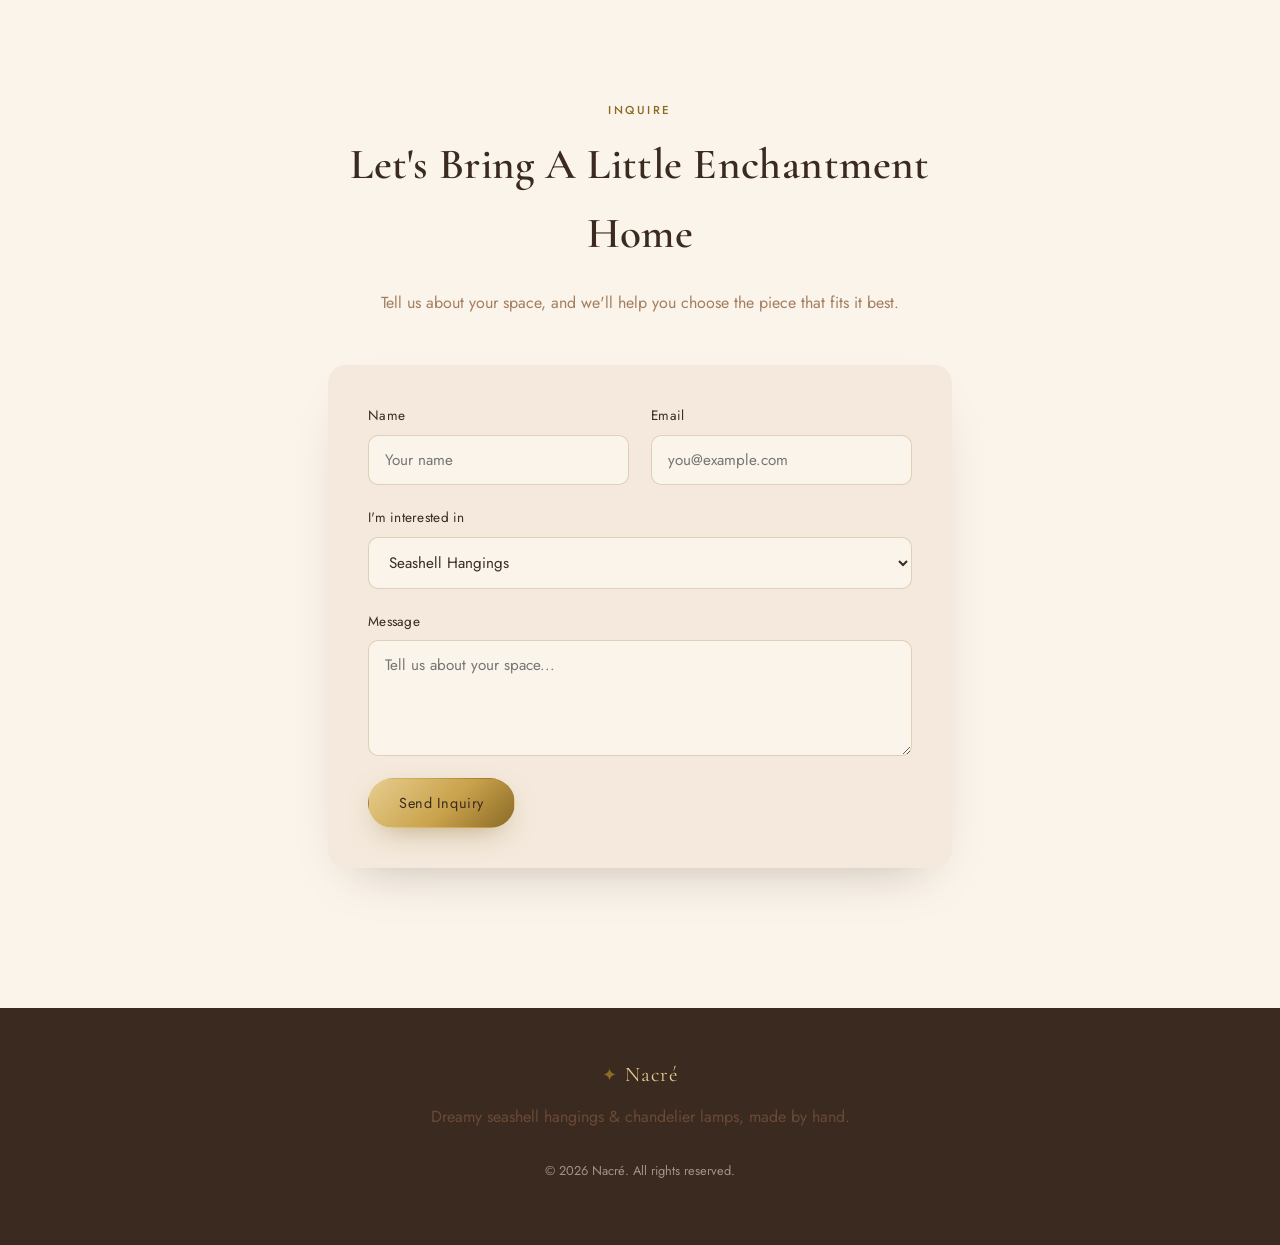
==== commit aadd1524: "Add Arabic RTL version of the site with language switcher" ====
--- a/index.html
+++ b/index.html
@@ -29,6 +29,7 @@
       <li><a href="#gallery">Gallery</a></li>
       <li><a href="#visit">Visit</a></li>
       <li><a href="#contact" class="nav-cta">Inquire</a></li>
+      <li><a href="index-ar.html" class="lang-switch">العربية</a></li>
     </ul>
   </nav>
 </header>
--- a/styles.css
+++ b/styles.css
@@ -170,6 +170,15 @@
   color: var(--cream) !important;
 }
 .nav-cta:hover{ background: var(--gold-deep) !important; }
+
+.lang-switch{
+  font-size: 0.8rem;
+  letter-spacing: 0.08em;
+  border: 1px solid rgba(138,106,38,0.35);
+  border-radius: 999px;
+  padding: 6px 14px !important;
+}
+.lang-switch:hover{ border-color: var(--gold-deep); }
 
 .nav-toggle{
   display:none;
